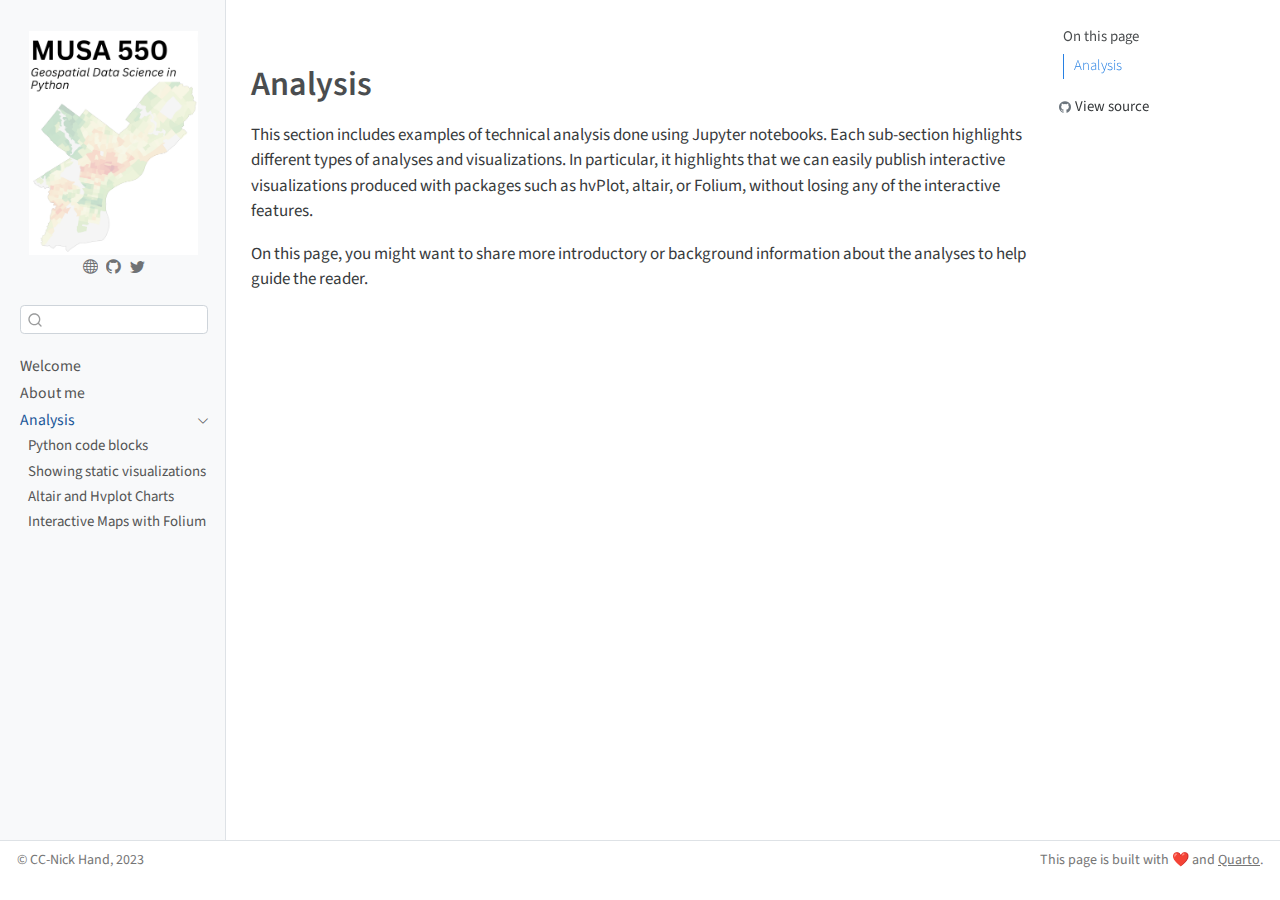
==== docs/analysis/index.html @ 7783d419 "Initial commit" ====
<!DOCTYPE html>
<html xmlns="http://www.w3.org/1999/xhtml" lang="en" xml:lang="en"><head>

<meta charset="utf-8">
<meta name="generator" content="quarto-1.3.450">

<meta name="viewport" content="width=device-width, initial-scale=1.0, user-scalable=yes">


<title>MUSA 550 Quarto Template – index</title>
<style>
code{white-space: pre-wrap;}
span.smallcaps{font-variant: small-caps;}
div.columns{display: flex; gap: min(4vw, 1.5em);}
div.column{flex: auto; overflow-x: auto;}
div.hanging-indent{margin-left: 1.5em; text-indent: -1.5em;}
ul.task-list{list-style: none;}
ul.task-list li input[type="checkbox"] {
  width: 0.8em;
  margin: 0 0.8em 0.2em -1em; /* quarto-specific, see https://github.com/quarto-dev/quarto-cli/issues/4556 */ 
  vertical-align: middle;
}
</style>


<script src="../site_libs/quarto-nav/quarto-nav.js"></script>
<script src="../site_libs/clipboard/clipboard.min.js"></script>
<script src="../site_libs/quarto-search/autocomplete.umd.js"></script>
<script src="../site_libs/quarto-search/fuse.min.js"></script>
<script src="../site_libs/quarto-search/quarto-search.js"></script>
<meta name="quarto:offset" content="../">
<script src="../site_libs/quarto-html/quarto.js"></script>
<script src="../site_libs/quarto-html/popper.min.js"></script>
<script src="../site_libs/quarto-html/tippy.umd.min.js"></script>
<script src="../site_libs/quarto-html/anchor.min.js"></script>
<link href="../site_libs/quarto-html/tippy.css" rel="stylesheet">
<link href="../site_libs/quarto-html/quarto-syntax-highlighting.css" rel="stylesheet" id="quarto-text-highlighting-styles">
<script src="../site_libs/bootstrap/bootstrap.min.js"></script>
<link href="../site_libs/bootstrap/bootstrap-icons.css" rel="stylesheet">
<link href="../site_libs/bootstrap/bootstrap.min.css" rel="stylesheet" id="quarto-bootstrap" data-mode="light">
<script id="quarto-search-options" type="application/json">{
  "location": "sidebar",
  "copy-button": false,
  "collapse-after": 3,
  "panel-placement": "start",
  "type": "textbox",
  "limit": 20,
  "language": {
    "search-no-results-text": "No results",
    "search-matching-documents-text": "matching documents",
    "search-copy-link-title": "Copy link to search",
    "search-hide-matches-text": "Hide additional matches",
    "search-more-match-text": "more match in this document",
    "search-more-matches-text": "more matches in this document",
    "search-clear-button-title": "Clear",
    "search-detached-cancel-button-title": "Cancel",
    "search-submit-button-title": "Submit",
    "search-label": "Search"
  }
}</script>


<link rel="stylesheet" href="../styles.css">
</head>

<body class="nav-sidebar docked">

<div id="quarto-search-results"></div>
  <header id="quarto-header" class="headroom fixed-top">
  <nav class="quarto-secondary-nav">
    <div class="container-fluid d-flex">
      <button type="button" class="quarto-btn-toggle btn" data-bs-toggle="collapse" data-bs-target="#quarto-sidebar,#quarto-sidebar-glass" aria-controls="quarto-sidebar" aria-expanded="false" aria-label="Toggle sidebar navigation" onclick="if (window.quartoToggleHeadroom) { window.quartoToggleHeadroom(); }">
        <i class="bi bi-layout-text-sidebar-reverse"></i>
      </button>
      <nav class="quarto-page-breadcrumbs" aria-label="breadcrumb"><ol class="breadcrumb"><li class="breadcrumb-item"><a href="../analysis/index.html">Analysis</a></li></ol></nav>
      <a class="flex-grow-1" role="button" data-bs-toggle="collapse" data-bs-target="#quarto-sidebar,#quarto-sidebar-glass" aria-controls="quarto-sidebar" aria-expanded="false" aria-label="Toggle sidebar navigation" onclick="if (window.quartoToggleHeadroom) { window.quartoToggleHeadroom(); }">      
      </a>
      <button type="button" class="btn quarto-search-button" aria-label="" onclick="window.quartoOpenSearch();">
        <i class="bi bi-search"></i>
      </button>
    </div>
  </nav>
</header>
<!-- content -->
<div id="quarto-content" class="quarto-container page-columns page-rows-contents page-layout-article">
<!-- sidebar -->
  <nav id="quarto-sidebar" class="sidebar collapse collapse-horizontal sidebar-navigation docked overflow-auto">
    <div class="pt-lg-2 mt-2 text-center sidebar-header">
      <a href="../index.html" class="sidebar-logo-link">
      <img src="../images/course-icon.png" alt="" class="sidebar-logo py-0 d-lg-inline d-none">
      </a>
      <div class="sidebar-tools-main tools-wide">
    <a href="https://nickhand.dev" rel="" title="Personal Website" class="quarto-navigation-tool px-1" aria-label="Personal Website"><i class="bi bi-globe"></i></a>
    <a href="https://github.com/MUSA-550-Fall-2023/" rel="" title="MUSA 550 GitHub" class="quarto-navigation-tool px-1" aria-label="MUSA 550 GitHub"><i class="bi bi-github"></i></a>
    <a href="https://twitter.com/nicholashand" rel="" title="Nick Hand Twitter" class="quarto-navigation-tool px-1" aria-label="Nick Hand Twitter"><i class="bi bi-twitter"></i></a>
</div>
      </div>
        <div class="mt-2 flex-shrink-0 align-items-center">
        <div class="sidebar-search">
        <div id="quarto-search" class="" title="Search"></div>
        </div>
        </div>
    <div class="sidebar-menu-container"> 
    <ul class="list-unstyled mt-1">
        <li class="sidebar-item">
  <div class="sidebar-item-container"> 
  <a href="../index.html" class="sidebar-item-text sidebar-link">
 <span class="menu-text">Welcome</span></a>
  </div>
</li>
        <li class="sidebar-item">
  <div class="sidebar-item-container"> 
  <a href="../about.html" class="sidebar-item-text sidebar-link">
 <span class="menu-text">About me</span></a>
  </div>
</li>
        <li class="sidebar-item sidebar-item-section">
      <div class="sidebar-item-container"> 
            <a href="../analysis/index.html" class="sidebar-item-text sidebar-link active">
 <span class="menu-text">Analysis</span></a>
          <a class="sidebar-item-toggle text-start" data-bs-toggle="collapse" data-bs-target="#quarto-sidebar-section-1" aria-expanded="true" aria-label="Toggle section">
            <i class="bi bi-chevron-right ms-2"></i>
          </a> 
      </div>
      <ul id="quarto-sidebar-section-1" class="collapse list-unstyled sidebar-section depth1 show">  
          <li class="sidebar-item">
  <div class="sidebar-item-container"> 
  <a href="../analysis/1-python-code-blocks.html" class="sidebar-item-text sidebar-link">
 <span class="menu-text">Python code blocks</span></a>
  </div>
</li>
          <li class="sidebar-item">
  <div class="sidebar-item-container"> 
  <a href="../analysis/2-static-images.html" class="sidebar-item-text sidebar-link">
 <span class="menu-text">Showing static visualizations</span></a>
  </div>
</li>
          <li class="sidebar-item">
  <div class="sidebar-item-container"> 
  <a href="../analysis/3-altair-hvplot.html" class="sidebar-item-text sidebar-link">
 <span class="menu-text">Altair and Hvplot Charts</span></a>
  </div>
</li>
          <li class="sidebar-item">
  <div class="sidebar-item-container"> 
  <a href="../analysis/4-folium.html" class="sidebar-item-text sidebar-link">
 <span class="menu-text">Interactive Maps with Folium</span></a>
  </div>
</li>
      </ul>
  </li>
    </ul>
    </div>
</nav>
<div id="quarto-sidebar-glass" data-bs-toggle="collapse" data-bs-target="#quarto-sidebar,#quarto-sidebar-glass"></div>
<!-- margin-sidebar -->
    <div id="quarto-margin-sidebar" class="sidebar margin-sidebar">
        <nav id="TOC" role="doc-toc" class="toc-active">
    <h2 id="toc-title">On this page</h2>
   
  <ul>
  <li><a href="#analysis" id="toc-analysis" class="nav-link active" data-scroll-target="#analysis">Analysis</a></li>
  </ul>
<div class="toc-actions"><div><i class="bi bi-github"></i></div><div class="action-links"><p><a href="https://github.com/MUSA-550-Fall-2023/quarto-website-template/blob/main/analysis/index.qmd" class="toc-action">View source</a></p></div></div></nav>
    </div>
<!-- main -->
<main class="content" id="quarto-document-content">



<section id="analysis" class="level1">
<h1>Analysis</h1>
<p>This section includes examples of technical analysis done using Jupyter notebooks. Each sub-section highlights different types of analyses and visualizations. In particular, it highlights that we can easily publish interactive visualizations produced with packages such as hvPlot, altair, or Folium, without losing any of the interactive features.</p>
<p>On this page, you might want to share more introductory or background information about the analyses to help guide the reader.</p>


</section>

</main> <!-- /main -->
<script id="quarto-html-after-body" type="application/javascript">
window.document.addEventListener("DOMContentLoaded", function (event) {
  const toggleBodyColorMode = (bsSheetEl) => {
    const mode = bsSheetEl.getAttribute("data-mode");
    const bodyEl = window.document.querySelector("body");
    if (mode === "dark") {
      bodyEl.classList.add("quarto-dark");
      bodyEl.classList.remove("quarto-light");
    } else {
      bodyEl.classList.add("quarto-light");
      bodyEl.classList.remove("quarto-dark");
    }
  }
  const toggleBodyColorPrimary = () => {
    const bsSheetEl = window.document.querySelector("link#quarto-bootstrap");
    if (bsSheetEl) {
      toggleBodyColorMode(bsSheetEl);
    }
  }
  toggleBodyColorPrimary();  
  const icon = "";
  const anchorJS = new window.AnchorJS();
  anchorJS.options = {
    placement: 'right',
    icon: icon
  };
  anchorJS.add('.anchored');
  const isCodeAnnotation = (el) => {
    for (const clz of el.classList) {
      if (clz.startsWith('code-annotation-')) {                     
        return true;
      }
    }
    return false;
  }
  const clipboard = new window.ClipboardJS('.code-copy-button', {
    text: function(trigger) {
      const codeEl = trigger.previousElementSibling.cloneNode(true);
      for (const childEl of codeEl.children) {
        if (isCodeAnnotation(childEl)) {
          childEl.remove();
        }
      }
      return codeEl.innerText;
    }
  });
  clipboard.on('success', function(e) {
    // button target
    const button = e.trigger;
    // don't keep focus
    button.blur();
    // flash "checked"
    button.classList.add('code-copy-button-checked');
    var currentTitle = button.getAttribute("title");
    button.setAttribute("title", "Copied!");
    let tooltip;
    if (window.bootstrap) {
      button.setAttribute("data-bs-toggle", "tooltip");
      button.setAttribute("data-bs-placement", "left");
      button.setAttribute("data-bs-title", "Copied!");
      tooltip = new bootstrap.Tooltip(button, 
        { trigger: "manual", 
          customClass: "code-copy-button-tooltip",
          offset: [0, -8]});
      tooltip.show();    
    }
    setTimeout(function() {
      if (tooltip) {
        tooltip.hide();
        button.removeAttribute("data-bs-title");
        button.removeAttribute("data-bs-toggle");
        button.removeAttribute("data-bs-placement");
      }
      button.setAttribute("title", currentTitle);
      button.classList.remove('code-copy-button-checked');
    }, 1000);
    // clear code selection
    e.clearSelection();
  });
  function tippyHover(el, contentFn) {
    const config = {
      allowHTML: true,
      content: contentFn,
      maxWidth: 500,
      delay: 100,
      arrow: false,
      appendTo: function(el) {
          return el.parentElement;
      },
      interactive: true,
      interactiveBorder: 10,
      theme: 'quarto',
      placement: 'bottom-start'
    };
    window.tippy(el, config); 
  }
  const noterefs = window.document.querySelectorAll('a[role="doc-noteref"]');
  for (var i=0; i<noterefs.length; i++) {
    const ref = noterefs[i];
    tippyHover(ref, function() {
      // use id or data attribute instead here
      let href = ref.getAttribute('data-footnote-href') || ref.getAttribute('href');
      try { href = new URL(href).hash; } catch {}
      const id = href.replace(/^#\/?/, "");
      const note = window.document.getElementById(id);
      return note.innerHTML;
    });
  }
      let selectedAnnoteEl;
      const selectorForAnnotation = ( cell, annotation) => {
        let cellAttr = 'data-code-cell="' + cell + '"';
        let lineAttr = 'data-code-annotation="' +  annotation + '"';
        const selector = 'span[' + cellAttr + '][' + lineAttr + ']';
        return selector;
      }
      const selectCodeLines = (annoteEl) => {
        const doc = window.document;
        const targetCell = annoteEl.getAttribute("data-target-cell");
        const targetAnnotation = annoteEl.getAttribute("data-target-annotation");
        const annoteSpan = window.document.querySelector(selectorForAnnotation(targetCell, targetAnnotation));
        const lines = annoteSpan.getAttribute("data-code-lines").split(",");
        const lineIds = lines.map((line) => {
          return targetCell + "-" + line;
        })
        let top = null;
        let height = null;
        let parent = null;
        if (lineIds.length > 0) {
            //compute the position of the single el (top and bottom and make a div)
            const el = window.document.getElementById(lineIds[0]);
            top = el.offsetTop;
            height = el.offsetHeight;
            parent = el.parentElement.parentElement;
          if (lineIds.length > 1) {
            const lastEl = window.document.getElementById(lineIds[lineIds.length - 1]);
            const bottom = lastEl.offsetTop + lastEl.offsetHeight;
            height = bottom - top;
          }
          if (top !== null && height !== null && parent !== null) {
            // cook up a div (if necessary) and position it 
            let div = window.document.getElementById("code-annotation-line-highlight");
            if (div === null) {
              div = window.document.createElement("div");
              div.setAttribute("id", "code-annotation-line-highlight");
              div.style.position = 'absolute';
              parent.appendChild(div);
            }
            div.style.top = top - 2 + "px";
            div.style.height = height + 4 + "px";
            let gutterDiv = window.document.getElementById("code-annotation-line-highlight-gutter");
            if (gutterDiv === null) {
              gutterDiv = window.document.createElement("div");
              gutterDiv.setAttribute("id", "code-annotation-line-highlight-gutter");
              gutterDiv.style.position = 'absolute';
              const codeCell = window.document.getElementById(targetCell);
              const gutter = codeCell.querySelector('.code-annotation-gutter');
              gutter.appendChild(gutterDiv);
            }
            gutterDiv.style.top = top - 2 + "px";
            gutterDiv.style.height = height + 4 + "px";
          }
          selectedAnnoteEl = annoteEl;
        }
      };
      const unselectCodeLines = () => {
        const elementsIds = ["code-annotation-line-highlight", "code-annotation-line-highlight-gutter"];
        elementsIds.forEach((elId) => {
          const div = window.document.getElementById(elId);
          if (div) {
            div.remove();
          }
        });
        selectedAnnoteEl = undefined;
      };
      // Attach click handler to the DT
      const annoteDls = window.document.querySelectorAll('dt[data-target-cell]');
      for (const annoteDlNode of annoteDls) {
        annoteDlNode.addEventListener('click', (event) => {
          const clickedEl = event.target;
          if (clickedEl !== selectedAnnoteEl) {
            unselectCodeLines();
            const activeEl = window.document.querySelector('dt[data-target-cell].code-annotation-active');
            if (activeEl) {
              activeEl.classList.remove('code-annotation-active');
            }
            selectCodeLines(clickedEl);
            clickedEl.classList.add('code-annotation-active');
          } else {
            // Unselect the line
            unselectCodeLines();
            clickedEl.classList.remove('code-annotation-active');
          }
        });
      }
  const findCites = (el) => {
    const parentEl = el.parentElement;
    if (parentEl) {
      const cites = parentEl.dataset.cites;
      if (cites) {
        return {
          el,
          cites: cites.split(' ')
        };
      } else {
        return findCites(el.parentElement)
      }
    } else {
      return undefined;
    }
  };
  var bibliorefs = window.document.querySelectorAll('a[role="doc-biblioref"]');
  for (var i=0; i<bibliorefs.length; i++) {
    const ref = bibliorefs[i];
    const citeInfo = findCites(ref);
    if (citeInfo) {
      tippyHover(citeInfo.el, function() {
        var popup = window.document.createElement('div');
        citeInfo.cites.forEach(function(cite) {
          var citeDiv = window.document.createElement('div');
          citeDiv.classList.add('hanging-indent');
          citeDiv.classList.add('csl-entry');
          var biblioDiv = window.document.getElementById('ref-' + cite);
          if (biblioDiv) {
            citeDiv.innerHTML = biblioDiv.innerHTML;
          }
          popup.appendChild(citeDiv);
        });
        return popup.innerHTML;
      });
    }
  }
});
</script>
</div> <!-- /content -->
<footer class="footer">
  <div class="nav-footer">
    <div class="nav-footer-left">© CC-Nick Hand, 2023</div>   
    <div class="nav-footer-center">
      &nbsp;
    </div>
    <div class="nav-footer-right">This page is built with ❤️ and <a href="https://quarto.org/">Quarto</a>.</div>
  </div>
</footer>



</body></html>
---- docs/site_libs/quarto-html/tippy.css ----
.tippy-box[data-animation=fade][data-state=hidden]{opacity:0}[data-tippy-root]{max-width:calc(100vw - 10px)}.tippy-box{position:relative;background-color:#333;color:#fff;border-radius:4px;font-size:14px;line-height:1.4;white-space:normal;outline:0;transition-property:transform,visibility,opacity}.tippy-box[data-placement^=top]>.tippy-arrow{bottom:0}.tippy-box[data-placement^=top]>.tippy-arrow:before{bottom:-7px;left:0;border-width:8px 8px 0;border-top-color:initial;transform-origin:center top}.tippy-box[data-placement^=bottom]>.tippy-arrow{top:0}.tippy-box[data-placement^=bottom]>.tippy-arrow:before{top:-7px;left:0;border-width:0 8px 8px;border-bottom-color:initial;transform-origin:center bottom}.tippy-box[data-placement^=left]>.tippy-arrow{right:0}.tippy-box[data-placement^=left]>.tippy-arrow:before{border-width:8px 0 8px 8px;border-left-color:initial;right:-7px;transform-origin:center left}.tippy-box[data-placement^=right]>.tippy-arrow{left:0}.tippy-box[data-placement^=right]>.tippy-arrow:before{left:-7px;border-width:8px 8px 8px 0;border-right-color:initial;transform-origin:center right}.tippy-box[data-inertia][data-state=visible]{transition-timing-function:cubic-bezier(.54,1.5,.38,1.11)}.tippy-arrow{width:16px;height:16px;color:#333}.tippy-arrow:before{content:"";position:absolute;border-color:transparent;border-style:solid}.tippy-content{position:relative;padding:5px 9px;z-index:1}
---- docs/site_libs/quarto-html/quarto-syntax-highlighting.css ----
/* quarto syntax highlight colors */
:root {
  --quarto-hl-kw-color: #859900;
  --quarto-hl-fu-color: #268bd2;
  --quarto-hl-va-color: #268bd2;
  --quarto-hl-cf-color: #859900;
  --quarto-hl-op-color: #859900;
  --quarto-hl-bu-color: #cb4b16;
  --quarto-hl-ex-color: #268bd2;
  --quarto-hl-pp-color: #cb4b16;
  --quarto-hl-at-color: #268bd2;
  --quarto-hl-ch-color: #2aa198;
  --quarto-hl-sc-color: #dc322f;
  --quarto-hl-st-color: #2aa198;
  --quarto-hl-vs-color: #2aa198;
  --quarto-hl-ss-color: #dc322f;
  --quarto-hl-im-color: #2aa198;
  --quarto-hl-dt-color: #b58900;
  --quarto-hl-dv-color: #2aa198;
  --quarto-hl-bn-color: #2aa198;
  --quarto-hl-fl-color: #2aa198;
  --quarto-hl-cn-color: #2aa198;
  --quarto-hl-co-color: #93a1a1;
  --quarto-hl-do-color: #dc322f;
  --quarto-hl-an-color: #268bd2;
  --quarto-hl-cv-color: #2aa198;
  --quarto-hl-re-color: #268bd2;
  --quarto-hl-in-color: #b58900;
  --quarto-hl-wa-color: #cb4b16;
  --quarto-hl-al-color: #d33682;
  --quarto-hl-er-color: #dc322f;
}

/* other quarto variables */
:root {
  --quarto-font-monospace: SFMono-Regular, Menlo, Monaco, Consolas, "Liberation Mono", "Courier New", monospace;
}

pre > code.sourceCode > span {
  color: #657b83;
  font-style: inherit;
}

code span {
  color: #657b83;
  font-style: inherit;
}

code.sourceCode > span {
  color: #657b83;
  font-style: inherit;
}

div.sourceCode,
div.sourceCode pre.sourceCode {
  color: #657b83;
  font-style: inherit;
}

code span.kw {
  color: #859900;
  font-weight: bold;
}

code span.fu {
  color: #268bd2;
}

code span.va {
  color: #268bd2;
}

code span.cf {
  color: #859900;
  font-weight: bold;
}

code span.op {
  color: #859900;
}

code span.bu {
  color: #cb4b16;
}

code span.ex {
  color: #268bd2;
  font-weight: bold;
}

code span.pp {
  color: #cb4b16;
}

code span.at {
  color: #268bd2;
}

code span.ch {
  color: #2aa198;
}

code span.sc {
  color: #dc322f;
}

code span.st {
  color: #2aa198;
}

code span.vs {
  color: #2aa198;
}

code span.ss {
  color: #dc322f;
}

code span.im {
  color: #2aa198;
}

code span.dt {
  color: #b58900;
  font-weight: bold;
}

code span.dv {
  color: #2aa198;
}

code span.bn {
  color: #2aa198;
}

code span.fl {
  color: #2aa198;
}

code span.cn {
  color: #2aa198;
  font-weight: bold;
}

code span.co {
  color: #93a1a1;
  font-style: italic;
}

code span.do {
  color: #dc322f;
}

code span.an {
  color: #268bd2;
}

code span.cv {
  color: #2aa198;
}

code span.re {
  color: #268bd2;
  background-color: #eee8d5;
}

code span.in {
  color: #b58900;
}

code span.wa {
  color: #cb4b16;
}

code span.al {
  color: #d33682;
  font-weight: bold;
}

code span.er {
  color: #dc322f;
  text-decoration: underline;
}

.prevent-inlining {
  content: "</";
}

/*# sourceMappingURL=debc5d5d77c3f9108843748ff7464032.css.map */
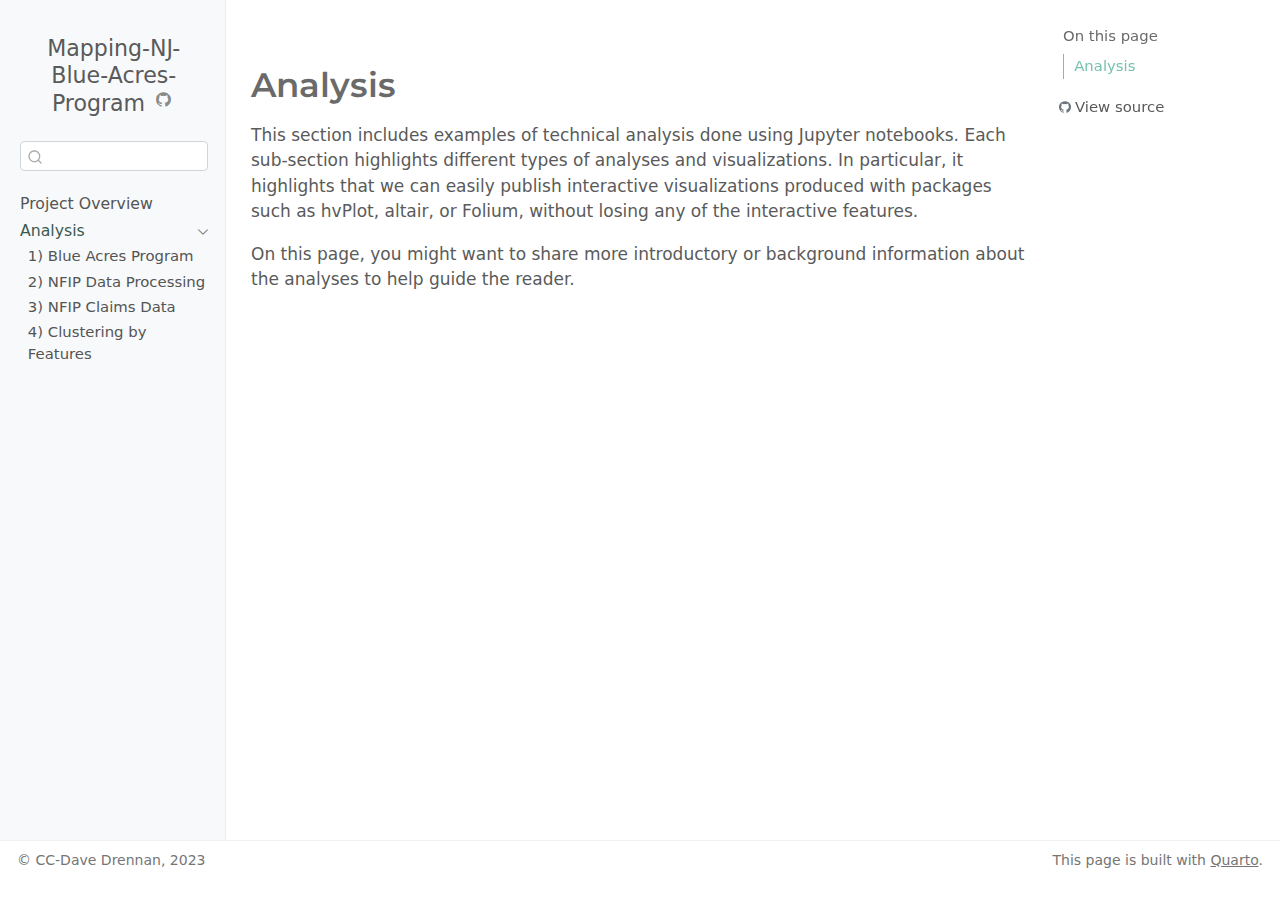
==== commit fa2228b4: "update" ====
--- a/docs/analysis/index.html
+++ b/docs/analysis/index.html
@@ -7,7 +7,7 @@
 <meta name="viewport" content="width=device-width, initial-scale=1.0, user-scalable=yes">
 
 
-<title>MUSA 550 Quarto Template – index</title>
+<title>Mapping-NJ-Blue-Acres-Program – index</title>
 <style>
 code{white-space: pre-wrap;}
 span.smallcaps{font-variant: small-caps;}
@@ -86,14 +86,12 @@
 <!-- sidebar -->
   <nav id="quarto-sidebar" class="sidebar collapse collapse-horizontal sidebar-navigation docked overflow-auto">
     <div class="pt-lg-2 mt-2 text-center sidebar-header">
-      <a href="../index.html" class="sidebar-logo-link">
-      <img src="../images/course-icon.png" alt="" class="sidebar-logo py-0 d-lg-inline d-none">
-      </a>
-      <div class="sidebar-tools-main tools-wide">
-    <a href="https://nickhand.dev" rel="" title="Personal Website" class="quarto-navigation-tool px-1" aria-label="Personal Website"><i class="bi bi-globe"></i></a>
-    <a href="https://github.com/MUSA-550-Fall-2023/" rel="" title="MUSA 550 GitHub" class="quarto-navigation-tool px-1" aria-label="MUSA 550 GitHub"><i class="bi bi-github"></i></a>
-    <a href="https://twitter.com/nicholashand" rel="" title="Nick Hand Twitter" class="quarto-navigation-tool px-1" aria-label="Nick Hand Twitter"><i class="bi bi-twitter"></i></a>
+    <div class="sidebar-title mb-0 py-0">
+      <a href="../">Mapping-NJ-Blue-Acres-Program</a> 
+        <div class="sidebar-tools-main">
+    <a href="https://github.com/davedrenn" rel="" title="GitHub - davedrenn" class="quarto-navigation-tool px-1" aria-label="GitHub - davedrenn"><i class="bi bi-github"></i></a>
 </div>
+    </div>
       </div>
         <div class="mt-2 flex-shrink-0 align-items-center">
         <div class="sidebar-search">
@@ -105,13 +103,7 @@
         <li class="sidebar-item">
   <div class="sidebar-item-container"> 
   <a href="../index.html" class="sidebar-item-text sidebar-link">
- <span class="menu-text">Welcome</span></a>
-  </div>
-</li>
-        <li class="sidebar-item">
-  <div class="sidebar-item-container"> 
-  <a href="../about.html" class="sidebar-item-text sidebar-link">
- <span class="menu-text">About me</span></a>
+ <span class="menu-text">Project Overview</span></a>
   </div>
 </li>
         <li class="sidebar-item sidebar-item-section">
@@ -125,26 +117,26 @@
       <ul id="quarto-sidebar-section-1" class="collapse list-unstyled sidebar-section depth1 show">  
           <li class="sidebar-item">
   <div class="sidebar-item-container"> 
-  <a href="../analysis/1-python-code-blocks.html" class="sidebar-item-text sidebar-link">
- <span class="menu-text">Python code blocks</span></a>
+  <a href="../analysis/BlueAcres.html" class="sidebar-item-text sidebar-link">
+ <span class="menu-text">1) Blue Acres Program</span></a>
   </div>
 </li>
           <li class="sidebar-item">
   <div class="sidebar-item-container"> 
-  <a href="../analysis/2-static-images.html" class="sidebar-item-text sidebar-link">
- <span class="menu-text">Showing static visualizations</span></a>
+  <a href="../analysis/DataCleaning.html" class="sidebar-item-text sidebar-link">
+ <span class="menu-text">2) NFIP Data Processing</span></a>
   </div>
 </li>
           <li class="sidebar-item">
   <div class="sidebar-item-container"> 
-  <a href="../analysis/3-altair-hvplot.html" class="sidebar-item-text sidebar-link">
- <span class="menu-text">Altair and Hvplot Charts</span></a>
+  <a href="../analysis/DataExploration.html" class="sidebar-item-text sidebar-link">
+ <span class="menu-text">3) NFIP Claims Data</span></a>
   </div>
 </li>
           <li class="sidebar-item">
   <div class="sidebar-item-container"> 
-  <a href="../analysis/4-folium.html" class="sidebar-item-text sidebar-link">
- <span class="menu-text">Interactive Maps with Folium</span></a>
+  <a href="../analysis/ClaimsKmeans.html" class="sidebar-item-text sidebar-link">
+ <span class="menu-text">4) Clustering by Features</span></a>
   </div>
 </li>
       </ul>
@@ -161,7 +153,7 @@
   <ul>
   <li><a href="#analysis" id="toc-analysis" class="nav-link active" data-scroll-target="#analysis">Analysis</a></li>
   </ul>
-<div class="toc-actions"><div><i class="bi bi-github"></i></div><div class="action-links"><p><a href="https://github.com/MUSA-550-Fall-2023/quarto-website-template/blob/main/analysis/index.qmd" class="toc-action">View source</a></p></div></div></nav>
+<div class="toc-actions"><div><i class="bi bi-github"></i></div><div class="action-links"><p><a href="https://github.com/davedrenn/MappingNJBlueAcres/blob/main/analysis/index.qmd" class="toc-action">View source</a></p></div></div></nav>
     </div>
 <!-- main -->
 <main class="content" id="quarto-document-content">
@@ -413,11 +405,11 @@
 </div> <!-- /content -->
 <footer class="footer">
   <div class="nav-footer">
-    <div class="nav-footer-left">© CC-Nick Hand, 2023</div>   
+    <div class="nav-footer-left">© CC-Dave Drennan, 2023</div>   
     <div class="nav-footer-center">
       &nbsp;
     </div>
-    <div class="nav-footer-right">This page is built with ❤️ and <a href="https://quarto.org/">Quarto</a>.</div>
+    <div class="nav-footer-right">This page is built with <a href="https://quarto.org/">Quarto</a>.</div>
   </div>
 </footer>
 
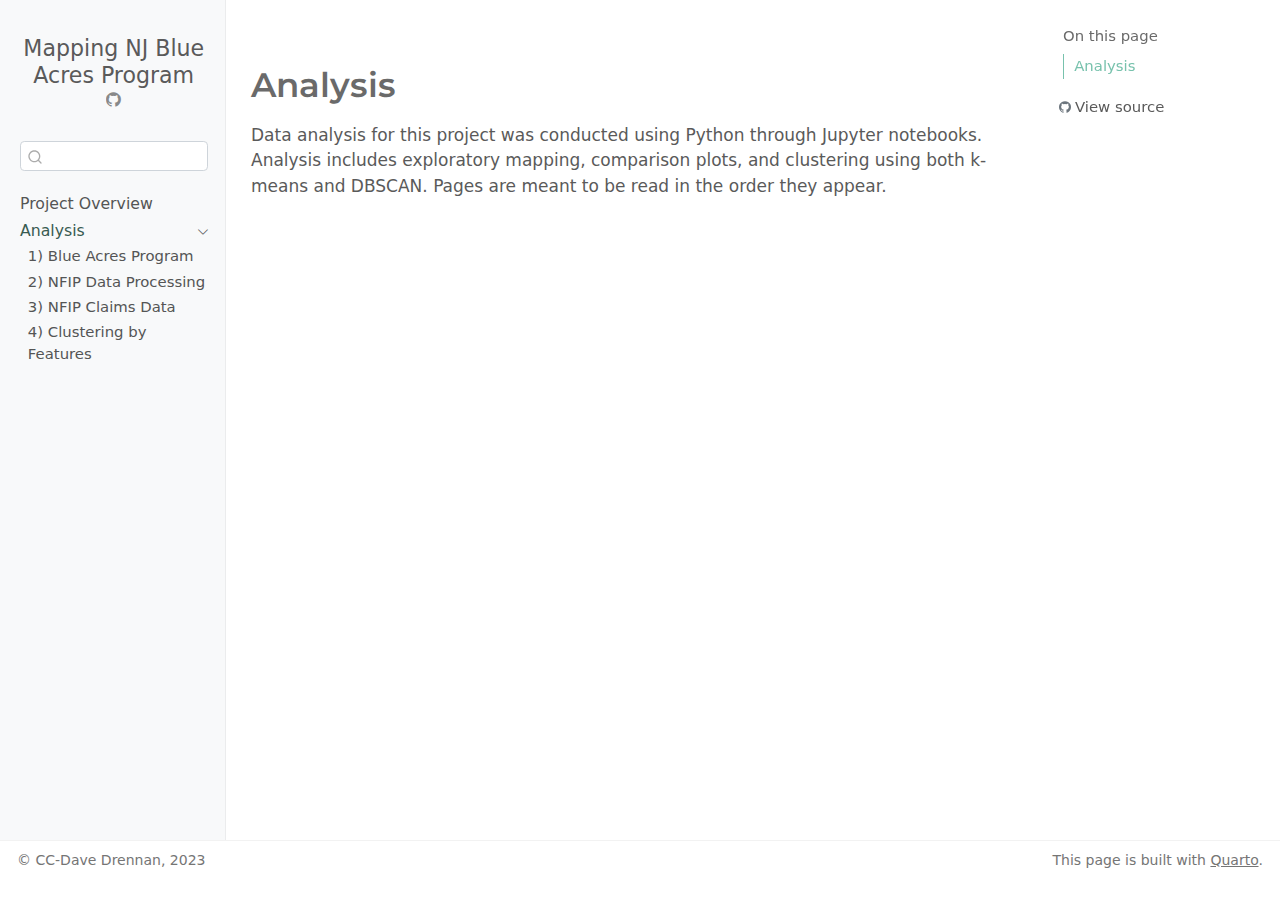
==== commit fec44753: "update" ====
--- a/docs/analysis/index.html
+++ b/docs/analysis/index.html
@@ -7,7 +7,7 @@
 <meta name="viewport" content="width=device-width, initial-scale=1.0, user-scalable=yes">
 
 
-<title>Mapping-NJ-Blue-Acres-Program – index</title>
+<title>Mapping NJ Blue Acres Program – index</title>
 <style>
 code{white-space: pre-wrap;}
 span.smallcaps{font-variant: small-caps;}
@@ -87,7 +87,7 @@
   <nav id="quarto-sidebar" class="sidebar collapse collapse-horizontal sidebar-navigation docked overflow-auto">
     <div class="pt-lg-2 mt-2 text-center sidebar-header">
     <div class="sidebar-title mb-0 py-0">
-      <a href="../">Mapping-NJ-Blue-Acres-Program</a> 
+      <a href="../">Mapping NJ Blue Acres Program</a> 
         <div class="sidebar-tools-main">
     <a href="https://github.com/davedrenn" rel="" title="GitHub - davedrenn" class="quarto-navigation-tool px-1" aria-label="GitHub - davedrenn"><i class="bi bi-github"></i></a>
 </div>
@@ -162,8 +162,7 @@
 
 <section id="analysis" class="level1">
 <h1>Analysis</h1>
-<p>This section includes examples of technical analysis done using Jupyter notebooks. Each sub-section highlights different types of analyses and visualizations. In particular, it highlights that we can easily publish interactive visualizations produced with packages such as hvPlot, altair, or Folium, without losing any of the interactive features.</p>
-<p>On this page, you might want to share more introductory or background information about the analyses to help guide the reader.</p>
+<p>Data analysis for this project was conducted using Python through Jupyter notebooks. Analysis includes exploratory mapping, comparison plots, and clustering using both k-means and DBSCAN. Pages are meant to be read in the order they appear.</p>
 
 
 </section>
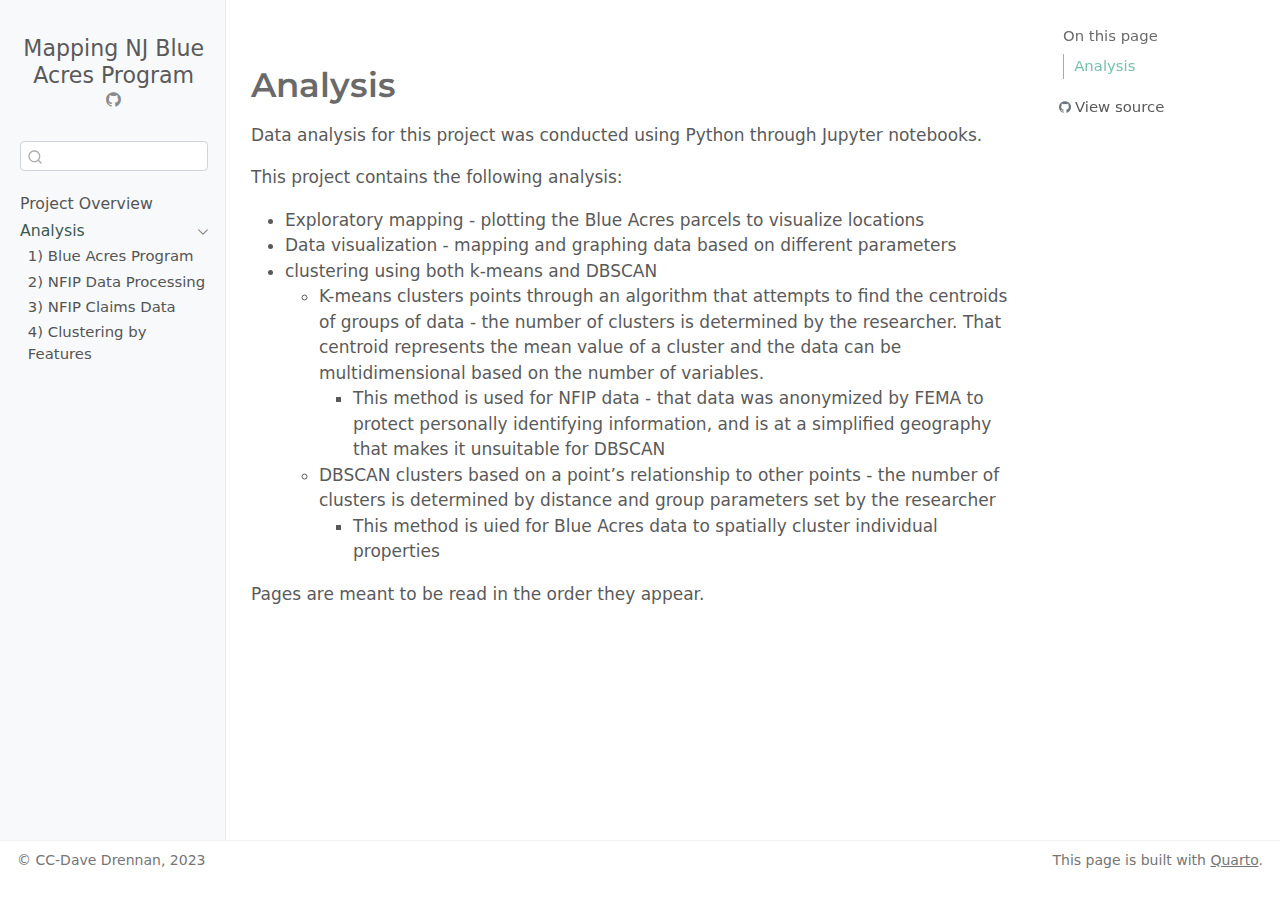
==== commit 31909cd0: "update" ====
--- a/docs/analysis/index.html
+++ b/docs/analysis/index.html
@@ -162,7 +162,24 @@
 
 <section id="analysis" class="level1">
 <h1>Analysis</h1>
-<p>Data analysis for this project was conducted using Python through Jupyter notebooks. Analysis includes exploratory mapping, comparison plots, and clustering using both k-means and DBSCAN. Pages are meant to be read in the order they appear.</p>
+<p>Data analysis for this project was conducted using Python through Jupyter notebooks.</p>
+<p>This project contains the following analysis:</p>
+<ul>
+<li>Exploratory mapping - plotting the Blue Acres parcels to visualize locations</li>
+<li>Data visualization - mapping and graphing data based on different parameters</li>
+<li>clustering using both k-means and DBSCAN
+<ul>
+<li>K-means clusters points through an algorithm that attempts to find the centroids of groups of data - the number of clusters is determined by the researcher. That centroid represents the mean value of a cluster and the data can be multidimensional based on the number of variables.
+<ul>
+<li>This method is used for NFIP data - that data was anonymized by FEMA to protect personally identifying information, and is at a simplified geography that makes it unsuitable for DBSCAN</li>
+</ul></li>
+<li>DBSCAN clusters based on a point’s relationship to other points - the number of clusters is determined by distance and group parameters set by the researcher
+<ul>
+<li>This method is uied for Blue Acres data to spatially cluster individual properties</li>
+</ul></li>
+</ul></li>
+</ul>
+<p>Pages are meant to be read in the order they appear.</p>
 
 
 </section>
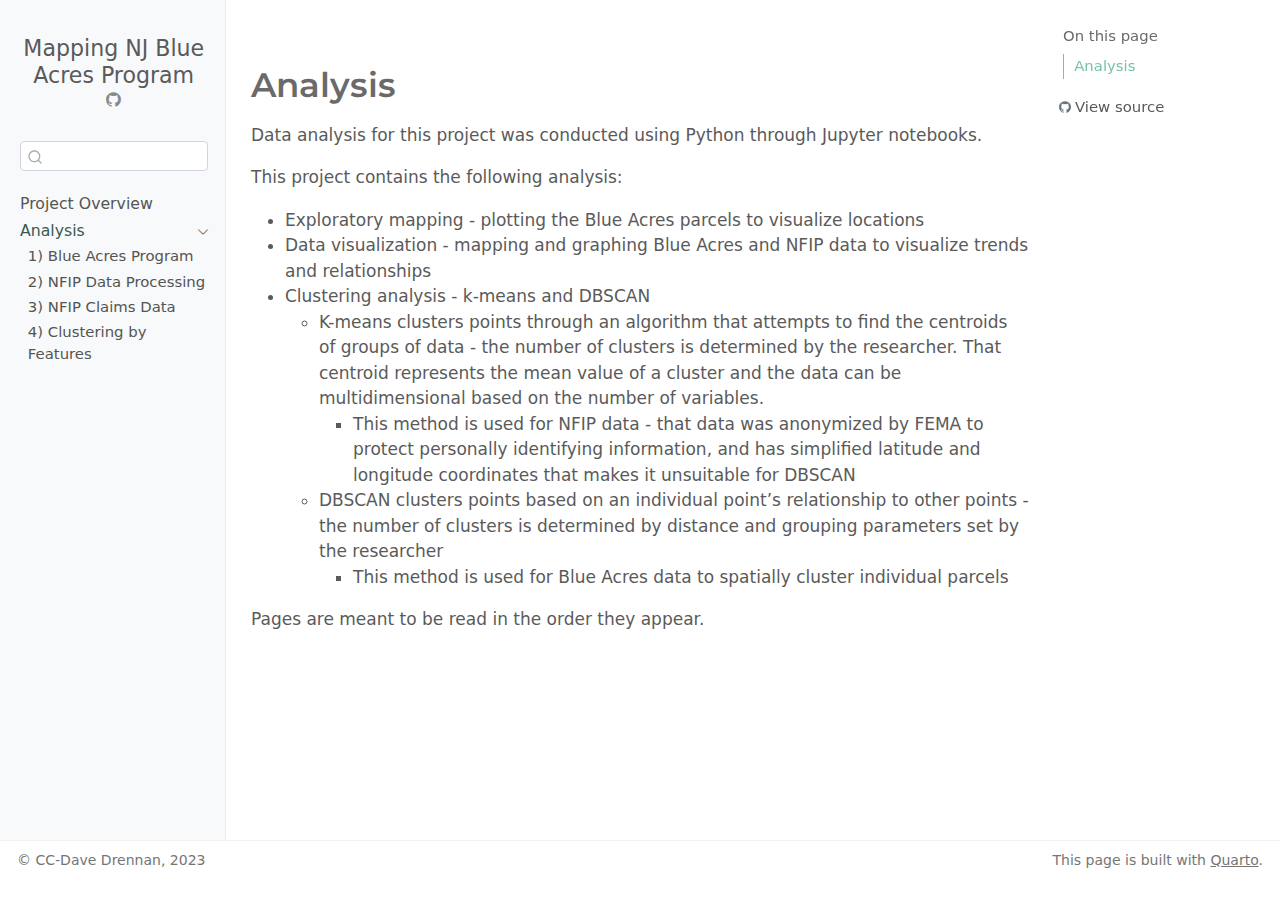
==== commit 2a3035f3: "update" ====
--- a/docs/analysis/index.html
+++ b/docs/analysis/index.html
@@ -166,16 +166,16 @@
 <p>This project contains the following analysis:</p>
 <ul>
 <li>Exploratory mapping - plotting the Blue Acres parcels to visualize locations</li>
-<li>Data visualization - mapping and graphing data based on different parameters</li>
-<li>clustering using both k-means and DBSCAN
+<li>Data visualization - mapping and graphing Blue Acres and NFIP data to visualize trends and relationships</li>
+<li>Clustering analysis - k-means and DBSCAN
 <ul>
 <li>K-means clusters points through an algorithm that attempts to find the centroids of groups of data - the number of clusters is determined by the researcher. That centroid represents the mean value of a cluster and the data can be multidimensional based on the number of variables.
 <ul>
-<li>This method is used for NFIP data - that data was anonymized by FEMA to protect personally identifying information, and is at a simplified geography that makes it unsuitable for DBSCAN</li>
+<li>This method is used for NFIP data - that data was anonymized by FEMA to protect personally identifying information, and has simplified latitude and longitude coordinates that makes it unsuitable for DBSCAN</li>
 </ul></li>
-<li>DBSCAN clusters based on a point’s relationship to other points - the number of clusters is determined by distance and group parameters set by the researcher
+<li>DBSCAN clusters points based on an individual point’s relationship to other points - the number of clusters is determined by distance and grouping parameters set by the researcher
 <ul>
-<li>This method is uied for Blue Acres data to spatially cluster individual properties</li>
+<li>This method is used for Blue Acres data to spatially cluster individual parcels</li>
 </ul></li>
 </ul></li>
 </ul>
